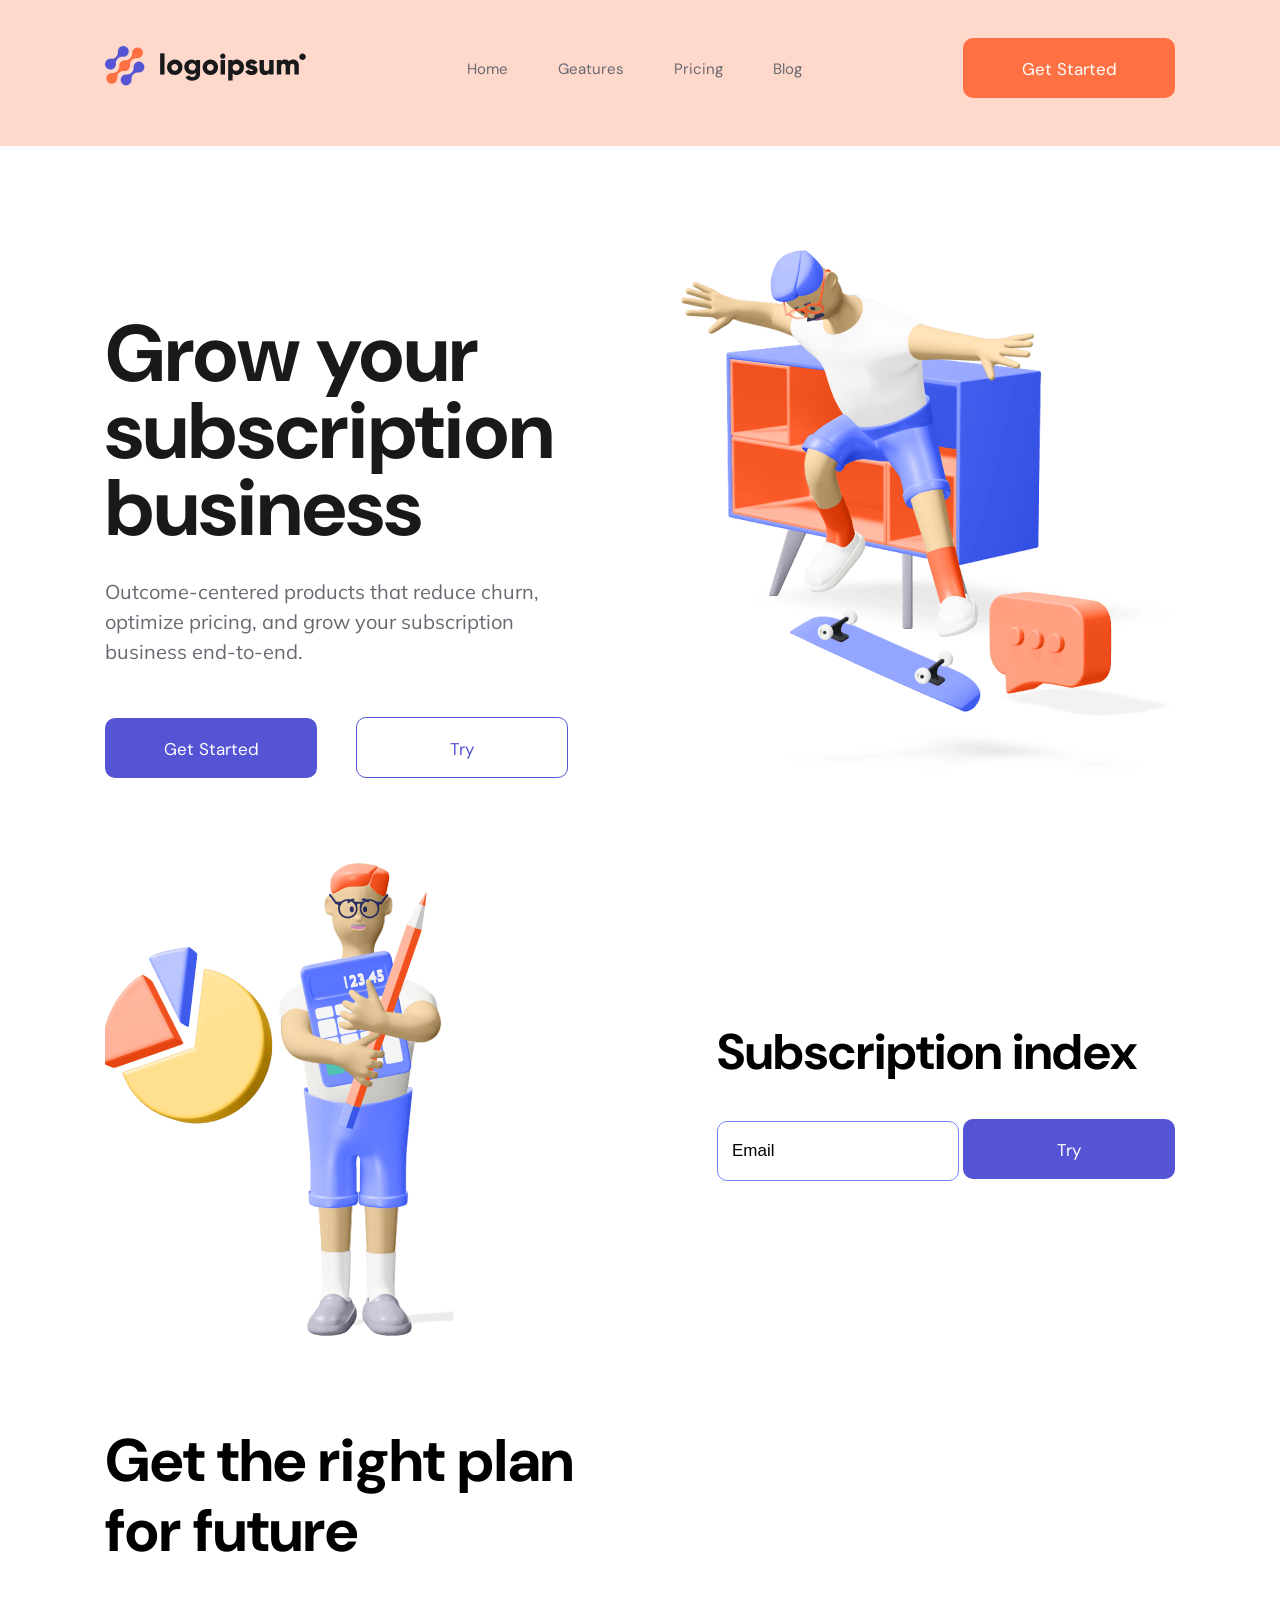
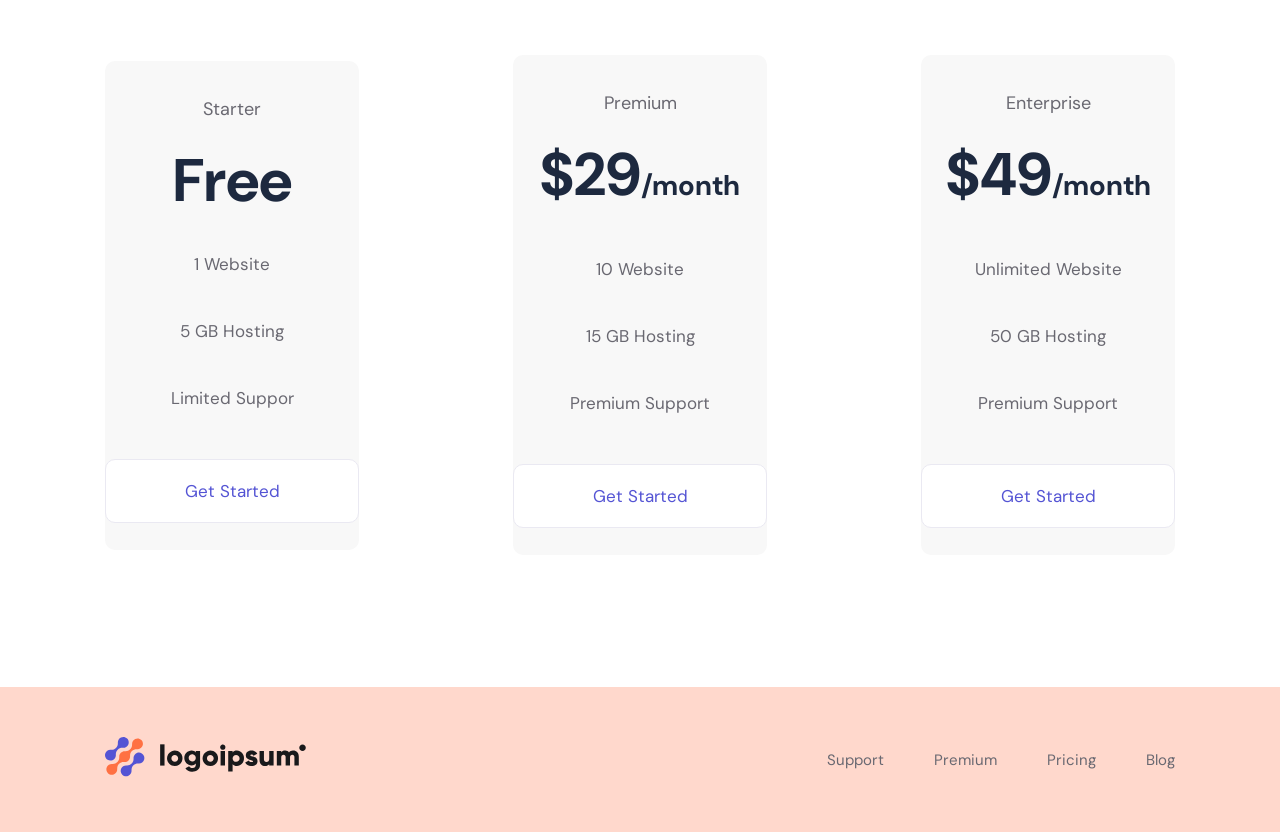
==== index.html @ f66add93 "Add files via upload" ====
<!DOCTYPE html>
<html lang="en">
  <head>
    <meta charset="UTF-8" />
    <meta http-equiv="X-UA-Compatible" content="IE=edge" />
    <meta
      name="viewport"
      content="width=device-width, initial-scale=1.0, maximum-scale=1.0, user-scale=1.0"
    />
    <link rel="preconnect" href="https://fonts.googleapis.com" />
    <link rel="preconnect" href="https://fonts.gstatic.com" crossorigin />
    <link
      href="https://fonts.googleapis.com/css2?family=DM+Sans:wght@700&family=Mulish&display=swap"
      rel="stylesheet"
    />
    <link rel="stylesheet" href="./css/styles.css" />
    <title>Document</title>
  </head>

  <body>
    <div class="body-wrapper">
      <header class="header">
        <div class="wrapper flex-conteiner">
          <a class="logo" href="#"> <img src="./img/Logo.svg" alt="Logo" /> </a>

          <nav>
            <ul>
              <li><a href="#">Home</a></li>
              <li><a href="#">Geatures</a></li>
              <li><a href="#">Pricing</a></li>
              <li><a href="#">Blog</a></li>
            </ul>
          </nav>

          <div class="header-btn">
            <button class="btn btn-orange" type="button">Get Started</button>
          </div>
        </div>
      </header>

      <main class="main">
        <section class="section1 wrapper flex-conteiner">
          <div>
            <h1>Grow your subscription business</h1>
            <p>
              Outcome-centered products that reduce churn, optimize pricing, and
              grow your subscription business end-to-end.
            </p>
            <div class="section1-buttons">
              <button class="btn btn-blue" type="button">Get Started</button>
              <button class="btn btn-white" type="button">Try</button>
            </div>
          </div>

          <div class="section1-img">
            <img src="./img/Hero.png" alt="Hero Image" />
          </div>
        </section>

        <section class="section2 wrapper flex-conteiner">
          <div class="section2-img">
            <img src="./img/Content.png" alt="Subscription image" />
          </div>

          <div>
            <h2>Subscription index</h2>
            <form>
              <input class="section2-input" type="email" placeholder="Email" />
              <button class="btn btn-blue" type="button">Try</button>
            </form>
          </div>
        </section>

        <section class="section3 wrapper">
          <h2>Get the right plan for future</h2>

          <div class="flex-conteiner">
            <a href="#" class="section3-block">
              <h3>Starter</h3>
              <h4>Free</h4>
              <p>1 Website</p>
              <p>5 GB Hosting</p>
              <p>Limited Suppor</p>
              <div class="btn dark-btn" type="button">Get Started</div>
            </a>

            <a href="#" class="section3-block">
              <h3>Premium</h3>
              <h4>$29<span>/month</span></h4>
              <p>10 Website</p>
              <p>15 GB Hosting</p>
              <p>Premium Support</p>
              <div class="btn dark-btn" type="button">Get Started</div>
            </a>

            <a href="#" class="section3-block">
              <h3>Enterprise</h3>
              <h4>$49<span>/month</span></h4>
              <p>Unlimited Website</p>
              <p>50 GB Hosting</p>
              <p>Premium Support</p>
              <div class="btn dark-btn" type="button">Get Started</div>
            </a>
          </div>
        </section>
      </main>

      <footer class="footer">
        <div class="wrapper flex-conteiner">
          <a href="#"> <img src="./img/Logo.svg" alt="Logo" /> </a>
          <nav>
            <ul>
              <li><a href="#">Support</a></li>
              <li><a href="#">Premium</a></li>
              <li><a href="#">Pricing</a></li>
              <li><a href="#">Blog</a></li>
            </ul>
          </nav>
        </div>
      </footer>
    </div>
  </body>
</html>
---- css/styles.css ----
html,
body {
  height: 100%;
}

body {
  font-family: "DM Sans", sans-serif;
  margin: 0;
  padding: 0;
}

.body-wrapper {
  height: 100%;
  display: flex;
  flex-direction: column;
}

/* Global styles */

ul {
  margin: 0;
  padding: 0;
}

li {
  list-style: none;
}

a {
  text-decoration: none;
}

img {
  width: 100%;
  height: 100%;
}

.btn {
  min-width: 212px;
  max-width: 212px;
  max-height: 60px;
  padding: 20px 0;
  border: none;
  border-radius: 10px;

  font-family: "DM Sans";
  font-size: 17px;
  line-height: 22px;
  color: #ffffff;
}

.wrapper {
  max-width: 1070px;
  margin: 0 auto;
  padding: 0 15px;
}

.flex-conteiner {
  display: flex;
  justify-content: space-between;
  align-items: center;
}

/* Header */

.header {
  background: rgba(255, 113, 67, 0.27);
  padding: 38px 0 48px 0;

  flex: 0 0 auto;
}

ul {
  display: flex;
  gap: 50px;
}

a {
  font-size: 15px;
  line-height: 20px;
  color: #696871;
}

a:hover,
a:focus {
  color: #19191b;
  transition: 300ms;
}

.btn-orange {
  background: #ff7143;
}

.btn-orange:hover,
.btn-orange:focus {
  cursor: pointer;
  background: #ff5319;
  transition: 300ms;
}

.main {
  flex: 1 0 auto;
}

/* Section 1 */

.section1 {
  margin-top: 104px;
  margin-bottom: 85px;
}

.section1 h1 {
  font-size: 80px;
  line-height: 77px;
  max-width: 467px;
  margin-bottom: 30px;
  color: #19191b;
}

.section1 p {
  font-family: "Mulish";
  font-style: normal;
  font-weight: 400;
  font-size: 20px;
  line-height: 30px;
  color: #696871;
  max-width: 464px;
  margin-bottom: 50px;
}

.section1-img {
  max-width: 494px;
}

.btn-blue {
  background: #5454d4;
}

.btn-blue:hover,
.btn-blue:focus {
  background: #3737d6;
  transition: 300ms;
  cursor: pointer;
}

.btn-white {
  border: 1px solid #5454d4;
  background: none;
  transition: 300ms;
  color: #5454d4;
  margin-left: 35px;
  max-height: 61px;
}

.btn-white:hover,
.btn-white:focus {
  background: #5454d453;
  transition: 300ms;
  cursor: pointer;
}

/* Section 2 */

.section2 {
  margin-bottom: 85px;
}

.section2 h2 {
  font-size: 50px;
  line-height: 57px;
  margin: 0 0 38px;
}

.section2-img {
  max-width: 349px;
}

.section2-input {
  max-width: 302px;
  height: 60px;
  border: 1px solid #7087ff;
  border-radius: 10px;

  box-sizing: border-box;
  padding: 19px 14px;
  margin-right: 39px;
}

.section2-input::placeholder,
.section2-input {
  font-size: 17px;
  line-height: 22px;
  color: #000000;
}

.section2-input:focus {
  outline: none;
}

/* Section 3 */

.section3 {
  margin-bottom: 132px;
}

.section3 h2 {
  font-size: 60px;
  line-height: 70px;
  max-width: 504px;
  margin-bottom: 89px;
}

.section3-block {
  background: #f8f8f8;
  border-radius: 10px;
  max-width: 330px;
  padding: 34px 0 27px;
  text-align: center;
}

.section3-block:hover,
.section3-block:focus {
  background: #ff7143;
  box-shadow: 0px 32px 34px rgba(255, 112, 59, 0.317827);
  transition: 300ms;
  cursor: pointer;
}

.section3-block:hover h3,
.section3-block:hover h4,
.section3-block:hover p,
.section3-block:hover div,
.section3-block:focus h3,
.section3-block:focus h4,
.section3-block:focus p,
.section3-block:focus div {
  color: #ffffff;
}

.section3-block:hover div,
.section3-block:focus div {
  background: #9f3919;
  border: none;
}

.section3 h3 {
  font-weight: 400;
  font-size: 18px;
  line-height: 28px;
  color: #696871;
  margin: 0;
}

.section3 h4 {
  font-size: 60px;
  line-height: 56px;
  margin: 30px 0;
  color: #1d293f;
}

.section3 p {
  font-weight: 400;
  font-size: 17px;
  line-height: 50px;

  color: #696871;
}
.section3 span {
  font-size: 28px;
}

.dark-btn {
  padding: 20px;
  margin: 0 auto;
  margin-top: 36px;
  height: auto;
  background: #ffffff;
  border: 1px solid #eae9f2;
  border-radius: 10px;
  color: #5454d4;
}

/* Footer */

.footer {
  background: rgba(255, 113, 67, 0.27);
  padding: 50px;

  flex: 0 0 auto;
}

@media (max-width: 1070px) {
  .wrapper {
    max-width: 970px;
  }
}

@media (max-width: 992px) {
  .wrapper {
    max-width: 750px;
  }
}

@media (max-width: 767px) {
  .wrapper {
    max-width: none;
  }
  .flex-conteiner {
    flex-direction: column;
    justify-content: center;
    gap: 20px;
  }
  .section1 {
    margin-top: 0;
  }
  .section3 {
    margin-bottom: 20px;
  }
  .section3 h2 {
    margin-bottom: 20px;
    text-align: center;
  }
  .section3-block {
    width: 100%;
  }
  ul {
    flex-direction: column;
    margin: 20px;
    text-align: center;
  }
  h1,
  h2,
  h3,
  p {
    text-align: center;
  }
  .section1-buttons {
    display: flex;
    flex-direction: column;
    gap: 20px;
  }
  .btn {
    max-width: 100%;
    margin: 0;
  }
}
.section2-input {
  margin: 0;
  max-width: 100%;
}
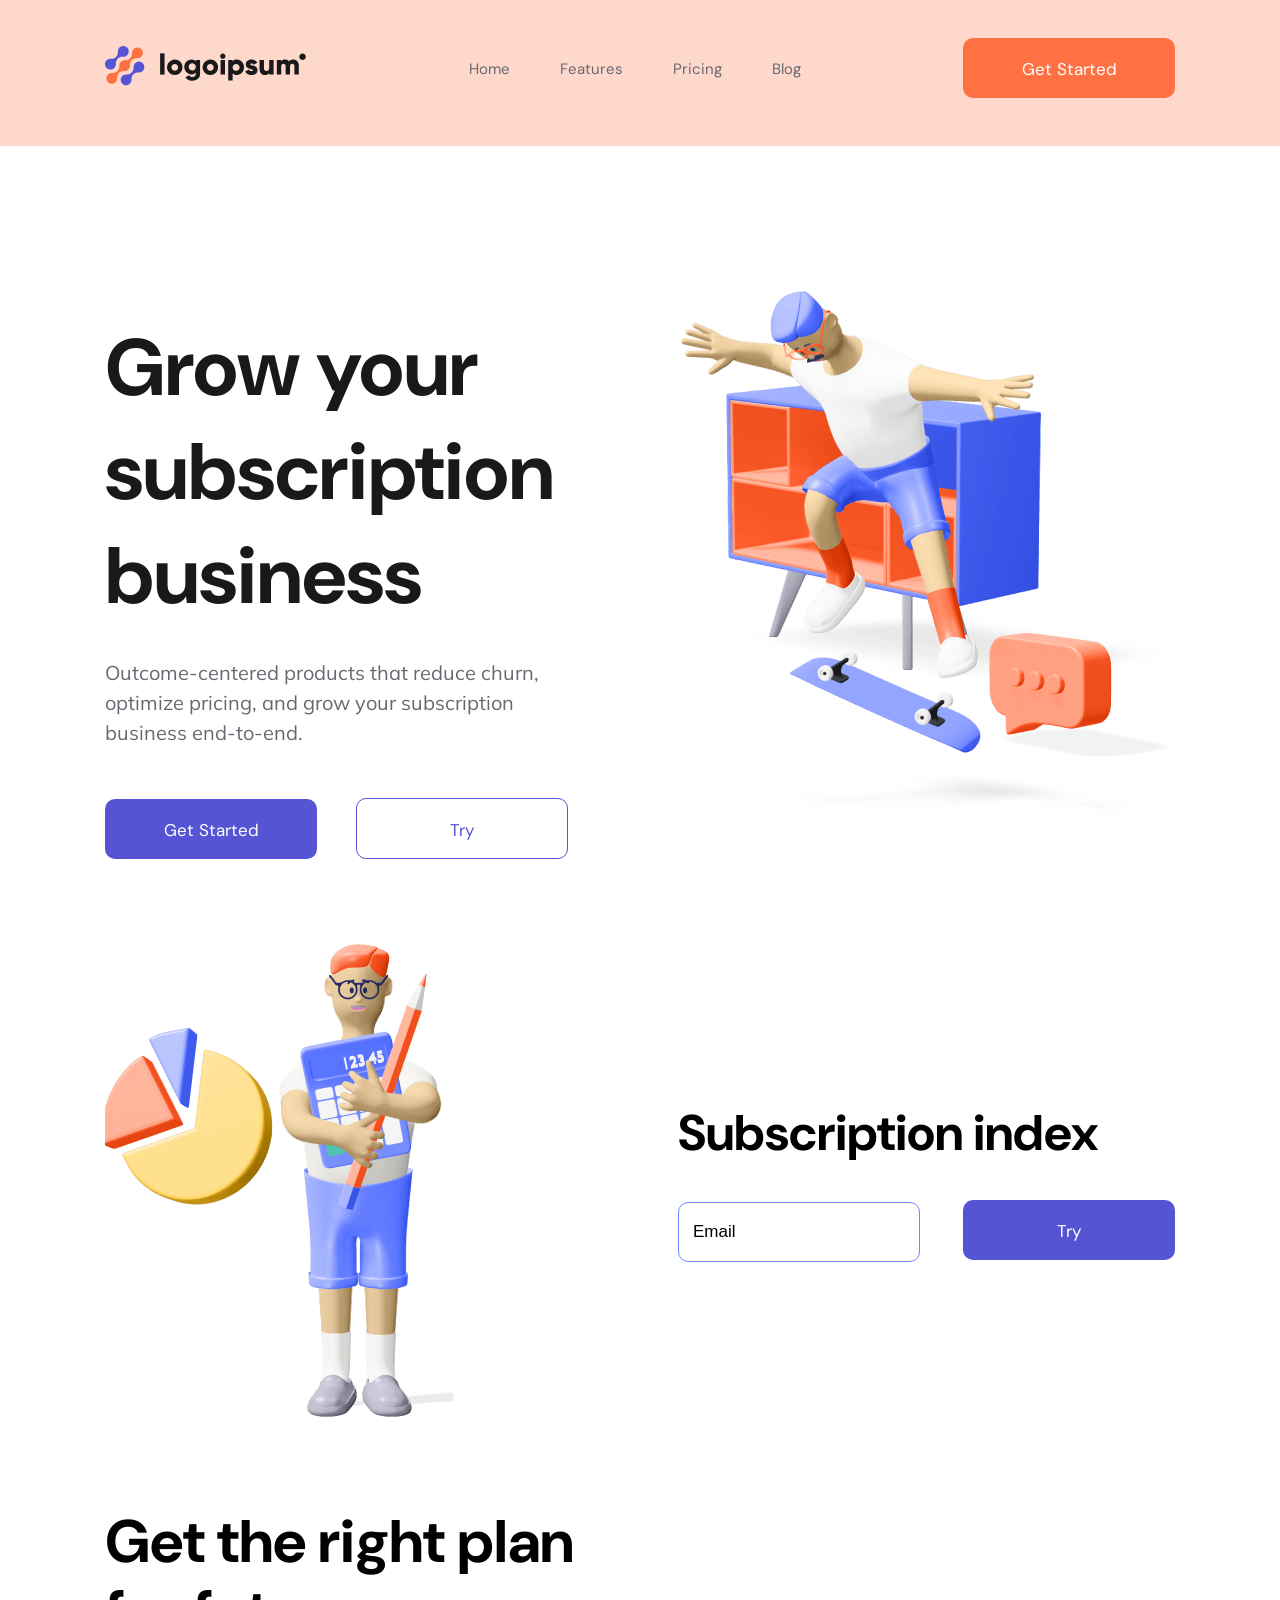
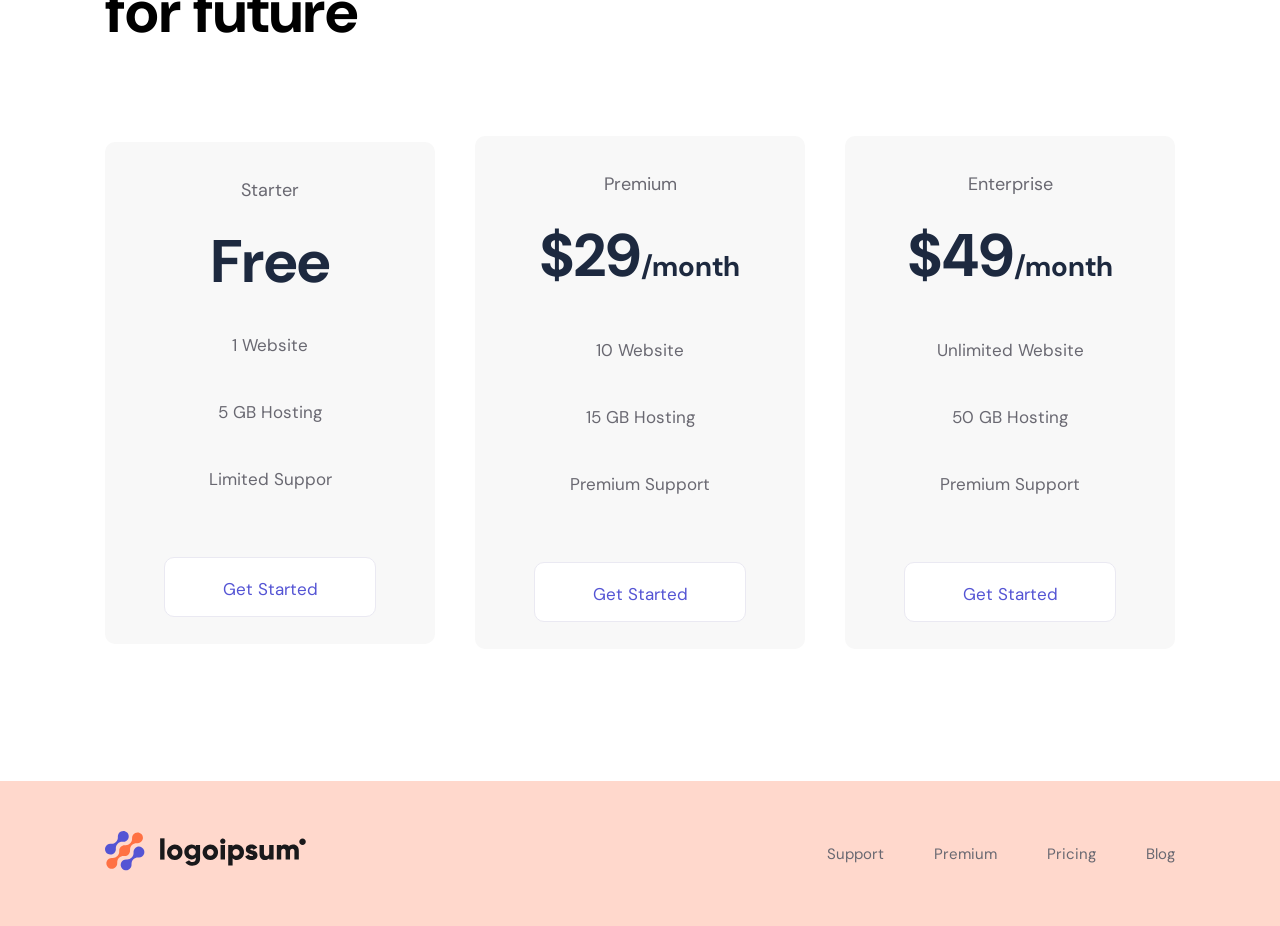
==== commit d53e58ea: "Add files via upload" ====
--- a/index.html
+++ b/index.html
@@ -26,7 +26,7 @@
           <nav>
             <ul>
               <li><a href="#">Home</a></li>
-              <li><a href="#">Geatures</a></li>
+              <li><a href="#">Features</a></li>
               <li><a href="#">Pricing</a></li>
               <li><a href="#">Blog</a></li>
             </ul>
@@ -75,32 +75,32 @@
           <h2>Get the right plan for future</h2>
 
           <div class="flex-conteiner">
-            <a href="#" class="section3-block">
+            <div href="#" class="section3-block">
               <h3>Starter</h3>
               <h4>Free</h4>
               <p>1 Website</p>
               <p>5 GB Hosting</p>
               <p>Limited Suppor</p>
-              <div class="btn dark-btn" type="button">Get Started</div>
-            </a>
+              <button class="btn dark-btn" type="button">Get Started</button>
+            </div>
 
-            <a href="#" class="section3-block">
+            <div href="#" class="section3-block">
               <h3>Premium</h3>
               <h4>$29<span>/month</span></h4>
               <p>10 Website</p>
               <p>15 GB Hosting</p>
               <p>Premium Support</p>
-              <div class="btn dark-btn" type="button">Get Started</div>
-            </a>
+              <button class="btn dark-btn" type="button">Get Started</button>
+            </div>
 
-            <a href="#" class="section3-block">
+            <div href="#" class="section3-block">
               <h3>Enterprise</h3>
               <h4>$49<span>/month</span></h4>
               <p>Unlimited Website</p>
               <p>50 GB Hosting</p>
               <p>Premium Support</p>
-              <div class="btn dark-btn" type="button">Get Started</div>
-            </a>
+              <button class="btn dark-btn" type="button">Get Started</button>
+            </div>
           </div>
         </section>
       </main>
--- a/css/styles.css
+++ b/css/styles.css
@@ -111,7 +111,6 @@
 
 .section1 h1 {
   font-size: 80px;
-  line-height: 77px;
   max-width: 467px;
   margin-bottom: 30px;
   color: #19191b;
@@ -213,7 +212,7 @@
 .section3-block {
   background: #f8f8f8;
   border-radius: 10px;
-  max-width: 330px;
+  min-width: 330px;
   padding: 34px 0 27px;
   text-align: center;
 }
@@ -223,24 +222,27 @@
   background: #ff7143;
   box-shadow: 0px 32px 34px rgba(255, 112, 59, 0.317827);
   transition: 300ms;
-  cursor: pointer;
+  cursor: default;
 }
 
 .section3-block:hover h3,
 .section3-block:hover h4,
 .section3-block:hover p,
-.section3-block:hover div,
+.section3-block:hover button,
 .section3-block:focus h3,
 .section3-block:focus h4,
 .section3-block:focus p,
-.section3-block:focus div {
+.section3-block:focus button,
+.dark-btn:focus {
   color: #ffffff;
 }
 
-.section3-block:hover div,
-.section3-block:focus div {
+.section3-block:hover button,
+.section3-block:focus button,
+.dark-btn:focus {
   background: #9f3919;
   border: none;
+  cursor: pointer;
 }
 
 .section3 h3 {
@@ -293,11 +295,41 @@
   .wrapper {
     max-width: 970px;
   }
+  .section3-block {
+    min-width: 300px;
+    }
 }
 
 @media (max-width: 992px) {
   .wrapper {
     max-width: 750px;
+  }
+  .btn {
+    min-width: 140px;
+    padding: 20px 0;
+  }
+  .section1 {
+    margin-top: 0;
+    gap: 20px;
+  }
+  .section1 h1 {
+    font-size: 60px;
+  }
+  .section2 {
+    gap: 100px;
+  }
+  .section3 {
+    margin-bottom: 40px;
+  }
+  .section3-block {
+      min-width: 240px;
+  }
+  .section2-input {
+    min-width: 100%;
+    margin-bottom: 20px;
+  }
+  .section2 .btn {
+    min-width: 100%;
   }
 }
 
@@ -310,28 +342,28 @@
     justify-content: center;
     gap: 20px;
   }
+  .header ul, .footer ul {
+    padding: 20px 0;
+    gap: 35px;
+  }
+  h3, p {
+    text-align: center;
+  }
+  .btn {
+    min-width: 100%;
+    margin: 0;
+    padding: 20px 50px;
+  }
+  .dark-btn {
+    min-width: 0;
+    margin: 20px auto 0;
+  }
   .section1 {
-    margin-top: 0;
-  }
-  .section3 {
-    margin-bottom: 20px;
-  }
-  .section3 h2 {
-    margin-bottom: 20px;
-    text-align: center;
-  }
-  .section3-block {
-    width: 100%;
-  }
-  ul {
-    flex-direction: column;
-    margin: 20px;
-    text-align: center;
-  }
-  h1,
-  h2,
-  h3,
-  p {
+    flex-direction: column-reverse;
+    margin-top: 50px;
+  }
+  .section1 h1 {
+    font-size: 50px;
     text-align: center;
   }
   .section1-buttons {
@@ -339,12 +371,25 @@
     flex-direction: column;
     gap: 20px;
   }
-  .btn {
-    max-width: 100%;
-    margin: 0;
-  }
-}
-.section2-input {
-  margin: 0;
-  max-width: 100%;
-}
+  .section2 h2, .section3 h2 {
+    font-size: 40px;
+    text-align: center;
+  } 
+  .section3 h4 {
+    font-size: 40px;
+  }
+  .section2-input {
+  min-width: 100%;
+  margin-bottom: 20px;
+  }
+  .section3 {
+  margin-bottom: 20px;
+  }
+  .section3 h2 {
+  margin-bottom: 20px;
+  text-align: center;
+  }
+  .section3-block {
+  width: 100%;
+  }
+}
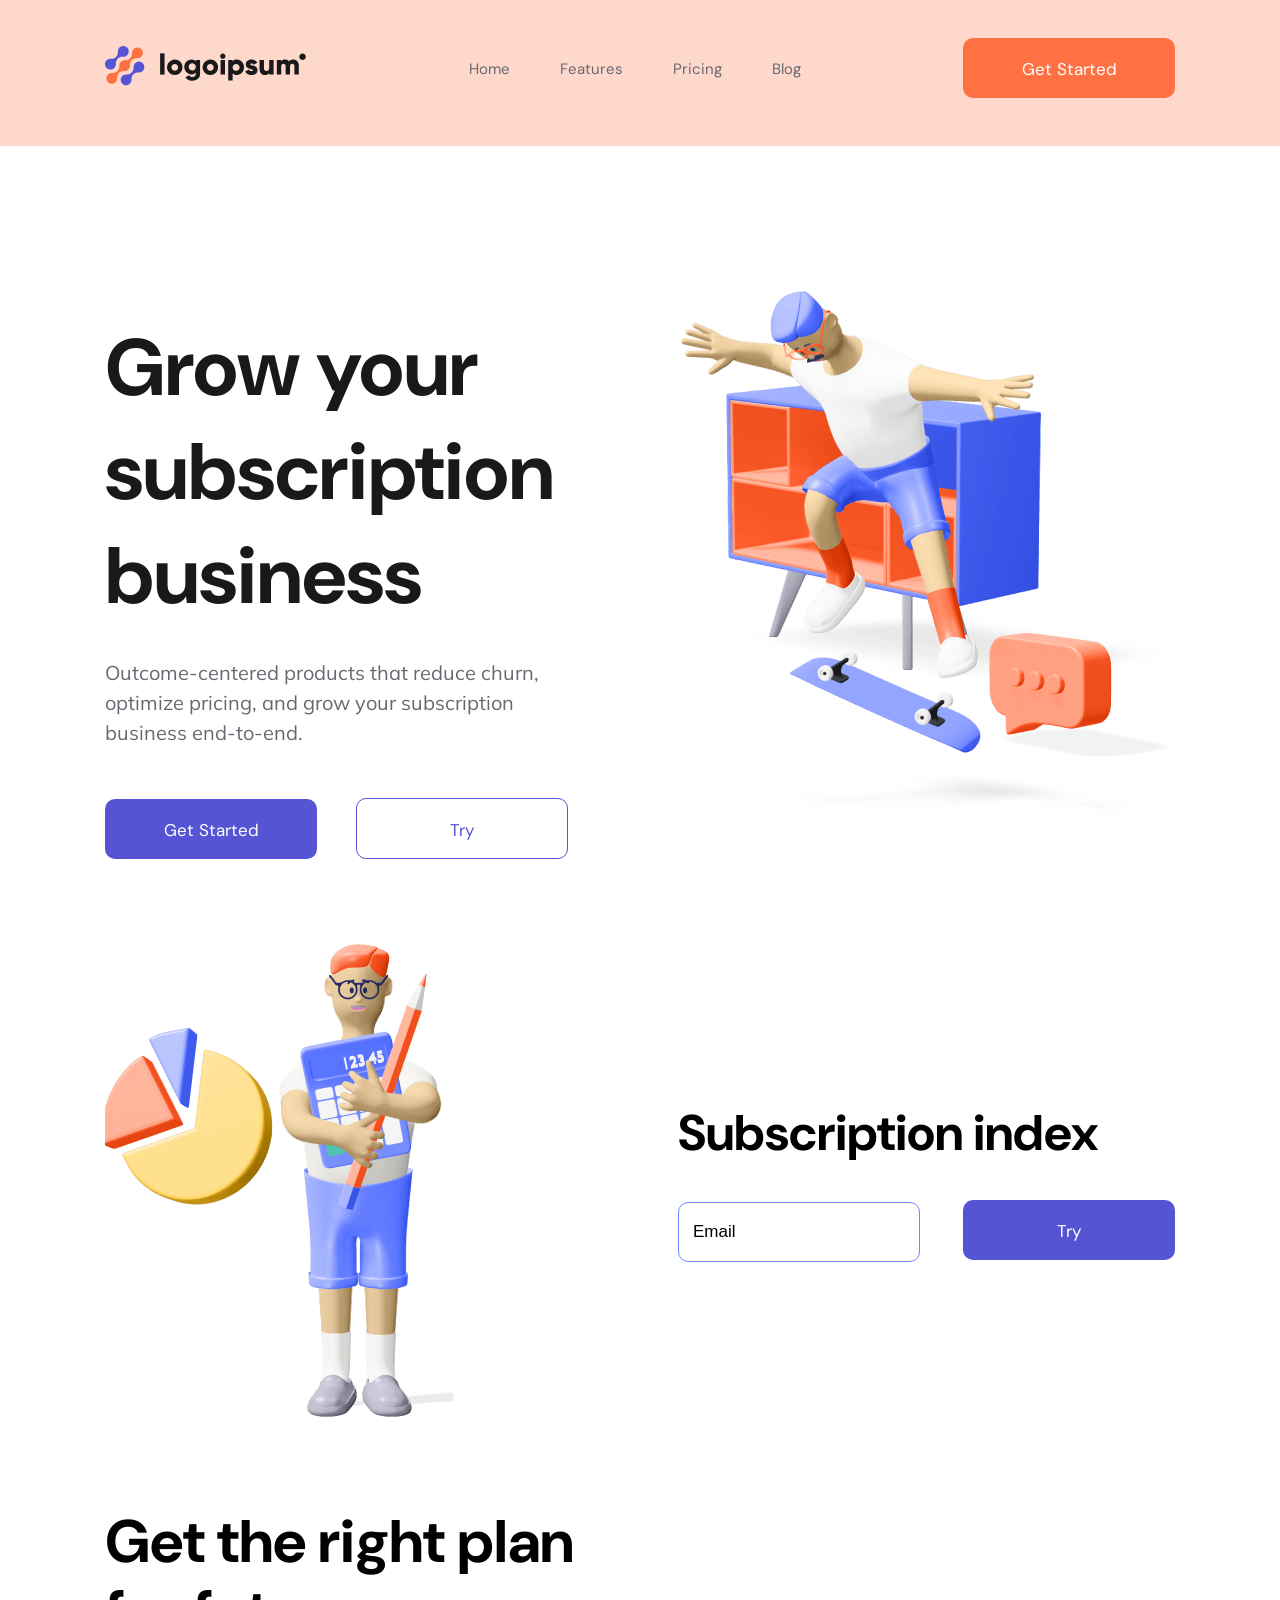
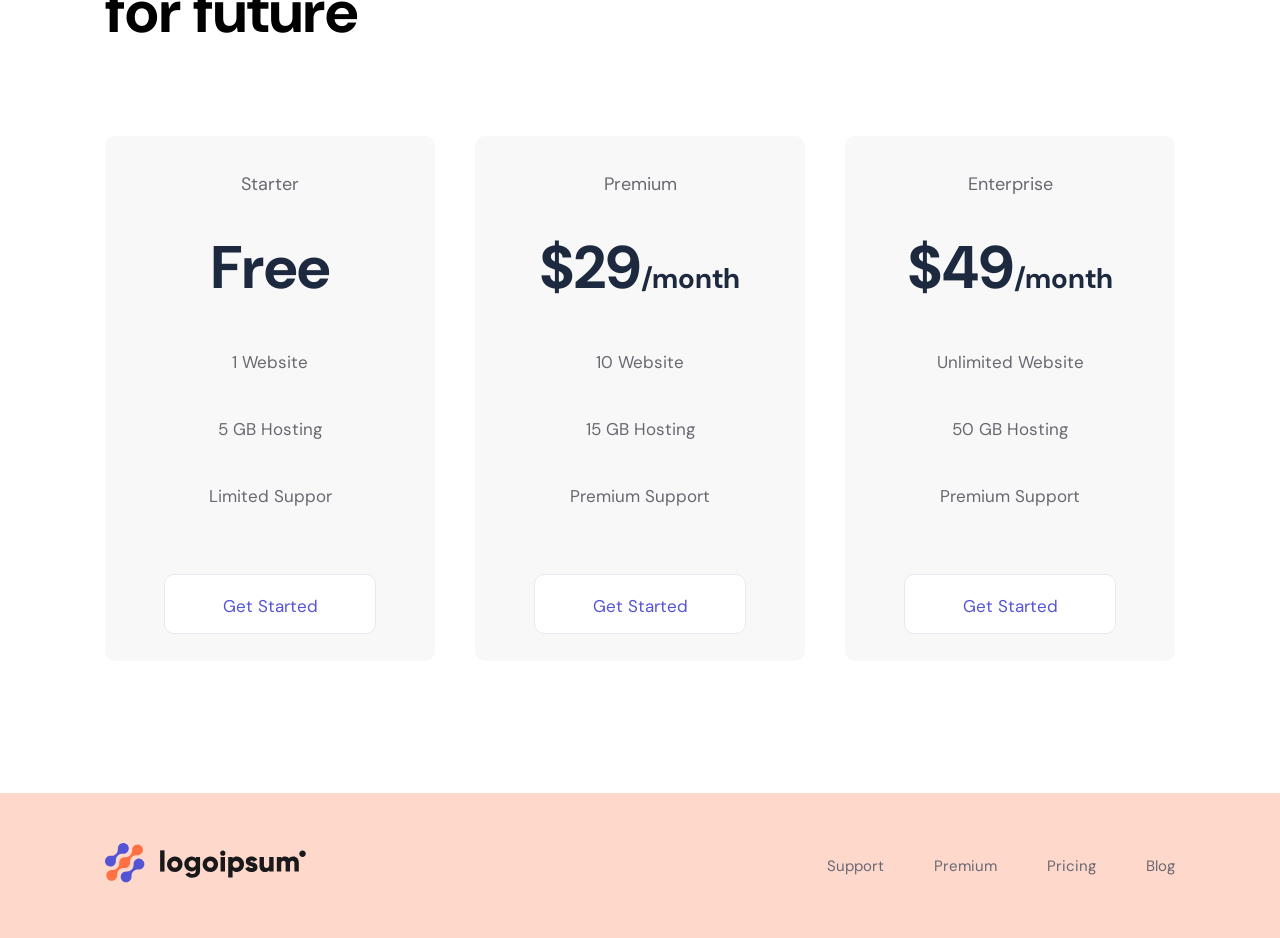
==== commit 6d6b4550: "Add files via upload" ====
--- a/index.html
+++ b/index.html
@@ -3,10 +3,7 @@
   <head>
     <meta charset="UTF-8" />
     <meta http-equiv="X-UA-Compatible" content="IE=edge" />
-    <meta
-      name="viewport"
-      content="width=device-width, initial-scale=1.0, maximum-scale=1.0, user-scale=1.0"
-    />
+    <meta name="viewport" content="width=device-width, initial-scale=1.0" />
     <link rel="preconnect" href="https://fonts.googleapis.com" />
     <link rel="preconnect" href="https://fonts.gstatic.com" crossorigin />
     <link
@@ -14,110 +11,108 @@
       rel="stylesheet"
     />
     <link rel="stylesheet" href="./css/styles.css" />
-    <title>Document</title>
+    <title>Logoipsum</title>
   </head>
 
   <body>
-    <div class="body-wrapper">
-      <header class="header">
-        <div class="wrapper flex-conteiner">
-          <a class="logo" href="#"> <img src="./img/Logo.svg" alt="Logo" /> </a>
+    <header class="header">
+      <div class="wrapper flex-conteiner">
+        <a class="logo" href="#"> <img src="./img/Logo.svg" alt="Logo" /> </a>
 
-          <nav>
-            <ul>
-              <li><a href="#">Home</a></li>
-              <li><a href="#">Features</a></li>
-              <li><a href="#">Pricing</a></li>
-              <li><a href="#">Blog</a></li>
-            </ul>
-          </nav>
+        <nav>
+          <ul>
+            <li><a href="#">Home</a></li>
+            <li><a href="#">Features</a></li>
+            <li><a href="#">Pricing</a></li>
+            <li><a href="#">Blog</a></li>
+          </ul>
+        </nav>
 
-          <div class="header-btn">
-            <button class="btn btn-orange" type="button">Get Started</button>
+        <div class="header-btn">
+          <button class="btn btn-orange" type="button">Get Started</button>
+        </div>
+      </div>
+    </header>
+
+    <main class="main">
+      <section class="section1 wrapper flex-conteiner">
+        <div>
+          <h1>Grow your subscription business</h1>
+          <p>
+            Outcome-centered products that reduce churn, optimize pricing, and
+            grow your subscription business end-to-end.
+          </p>
+          <div class="section1-buttons">
+            <button class="btn btn-blue" type="button">Get Started</button>
+            <button class="btn btn-white" type="button">Try</button>
           </div>
         </div>
-      </header>
 
-      <main class="main">
-        <section class="section1 wrapper flex-conteiner">
-          <div>
-            <h1>Grow your subscription business</h1>
-            <p>
-              Outcome-centered products that reduce churn, optimize pricing, and
-              grow your subscription business end-to-end.
-            </p>
-            <div class="section1-buttons">
-              <button class="btn btn-blue" type="button">Get Started</button>
-              <button class="btn btn-white" type="button">Try</button>
-            </div>
+        <div class="section1-img">
+          <img src="./img/Hero.png" alt="Hero Image" />
+        </div>
+      </section>
+
+      <section class="section2 wrapper flex-conteiner">
+        <div class="section2-img">
+          <img src="./img/Content.png" alt="Subscription image" />
+        </div>
+
+        <div>
+          <h2>Subscription index</h2>
+          <form>
+            <input class="section2-input" type="email" placeholder="Email" />
+            <button class="btn btn-blue" type="button">Try</button>
+          </form>
+        </div>
+      </section>
+
+      <section class="section3 wrapper">
+        <h2>Get the right plan for future</h2>
+
+        <div class="flex-conteiner">
+          <div class="section3-block">
+            <h3>Starter</h3>
+            <h4>Free</h4>
+            <p>1 Website</p>
+            <p>5 GB Hosting</p>
+            <p>Limited Suppor</p>
+            <button class="btn dark-btn" type="button">Get Started</button>
           </div>
 
-          <div class="section1-img">
-            <img src="./img/Hero.png" alt="Hero Image" />
-          </div>
-        </section>
-
-        <section class="section2 wrapper flex-conteiner">
-          <div class="section2-img">
-            <img src="./img/Content.png" alt="Subscription image" />
+          <div class="section3-block">
+            <h3>Premium</h3>
+            <h4>$29<span>/month</span></h4>
+            <p>10 Website</p>
+            <p>15 GB Hosting</p>
+            <p>Premium Support</p>
+            <button class="btn dark-btn" type="button">Get Started</button>
           </div>
 
-          <div>
-            <h2>Subscription index</h2>
-            <form>
-              <input class="section2-input" type="email" placeholder="Email" />
-              <button class="btn btn-blue" type="button">Try</button>
-            </form>
+          <div class="section3-block">
+            <h3>Enterprise</h3>
+            <h4>$49<span>/month</span></h4>
+            <p>Unlimited Website</p>
+            <p>50 GB Hosting</p>
+            <p>Premium Support</p>
+            <button class="btn dark-btn" type="button">Get Started</button>
           </div>
-        </section>
+        </div>
+      </section>
+    </main>
 
-        <section class="section3 wrapper">
-          <h2>Get the right plan for future</h2>
-
-          <div class="flex-conteiner">
-            <div href="#" class="section3-block">
-              <h3>Starter</h3>
-              <h4>Free</h4>
-              <p>1 Website</p>
-              <p>5 GB Hosting</p>
-              <p>Limited Suppor</p>
-              <button class="btn dark-btn" type="button">Get Started</button>
-            </div>
-
-            <div href="#" class="section3-block">
-              <h3>Premium</h3>
-              <h4>$29<span>/month</span></h4>
-              <p>10 Website</p>
-              <p>15 GB Hosting</p>
-              <p>Premium Support</p>
-              <button class="btn dark-btn" type="button">Get Started</button>
-            </div>
-
-            <div href="#" class="section3-block">
-              <h3>Enterprise</h3>
-              <h4>$49<span>/month</span></h4>
-              <p>Unlimited Website</p>
-              <p>50 GB Hosting</p>
-              <p>Premium Support</p>
-              <button class="btn dark-btn" type="button">Get Started</button>
-            </div>
-          </div>
-        </section>
-      </main>
-
-      <footer class="footer">
-        <div class="wrapper flex-conteiner">
-          <a href="#"> <img src="./img/Logo.svg" alt="Logo" /> </a>
-          <nav>
-            <ul>
-              <li><a href="#">Support</a></li>
-              <li><a href="#">Premium</a></li>
-              <li><a href="#">Pricing</a></li>
-              <li><a href="#">Blog</a></li>
-            </ul>
-          </nav>
-        </div>
-      </footer>
-    </div>
+    <footer class="footer">
+      <div class="wrapper flex-conteiner">
+        <a href="#"> <img src="./img/Logo.svg" alt="Logo" /> </a>
+        <nav>
+          <ul>
+            <li><a href="#">Support</a></li>
+            <li><a href="#">Premium</a></li>
+            <li><a href="#">Pricing</a></li>
+            <li><a href="#">Blog</a></li>
+          </ul>
+        </nav>
+      </div>
+    </footer>
   </body>
 </html>
--- a/css/styles.css
+++ b/css/styles.css
@@ -1,18 +1,7 @@
-html,
-body {
-  height: 100%;
-}
-
 body {
   font-family: "DM Sans", sans-serif;
   margin: 0;
   padding: 0;
-}
-
-.body-wrapper {
-  height: 100%;
-  display: flex;
-  flex-direction: column;
 }
 
 /* Global styles */
@@ -66,8 +55,6 @@
 .header {
   background: rgba(255, 113, 67, 0.27);
   padding: 38px 0 48px 0;
-
-  flex: 0 0 auto;
 }
 
 ul {
@@ -96,10 +83,6 @@
   cursor: pointer;
   background: #ff5319;
   transition: 300ms;
-}
-
-.main {
-  flex: 1 0 auto;
 }
 
 /* Section 1 */
@@ -255,7 +238,6 @@
 
 .section3 h4 {
   font-size: 60px;
-  line-height: 56px;
   margin: 30px 0;
   color: #1d293f;
 }
@@ -287,8 +269,6 @@
 .footer {
   background: rgba(255, 113, 67, 0.27);
   padding: 50px;
-
-  flex: 0 0 auto;
 }
 
 @media (max-width: 1070px) {
@@ -297,7 +277,7 @@
   }
   .section3-block {
     min-width: 300px;
-    }
+  }
 }
 
 @media (max-width: 992px) {
@@ -322,7 +302,7 @@
     margin-bottom: 40px;
   }
   .section3-block {
-      min-width: 240px;
+    min-width: 240px;
   }
   .section2-input {
     min-width: 100%;
@@ -334,6 +314,12 @@
 }
 
 @media (max-width: 767px) {
+  html,
+  body {
+    width: 100%;
+    max-width: 100%;
+    overflow-x: hidden;
+  }
   .wrapper {
     max-width: none;
   }
@@ -342,11 +328,21 @@
     justify-content: center;
     gap: 20px;
   }
-  .header ul, .footer ul {
+  .header,
+  .footer {
+    padding: 20px 0 0;
+  }
+  .header ul,
+  .footer ul {
     padding: 20px 0;
     gap: 35px;
   }
-  h3, p {
+  .header .flex-conteiner,
+  .footer .flex-conteiner {
+    gap: 0;
+  }
+  h3,
+  p {
     text-align: center;
   }
   .btn {
@@ -354,6 +350,9 @@
     margin: 0;
     padding: 20px 50px;
   }
+  .btn-orange {
+    display: none;
+  }
   .dark-btn {
     min-width: 0;
     margin: 20px auto 0;
@@ -363,7 +362,7 @@
     margin-top: 50px;
   }
   .section1 h1 {
-    font-size: 50px;
+    font-size: 40px;
     text-align: center;
   }
   .section1-buttons {
@@ -371,25 +370,23 @@
     flex-direction: column;
     gap: 20px;
   }
-  .section2 h2, .section3 h2 {
-    font-size: 40px;
+  .section2 h2,
+  .section3 h2 {
+    font-size: 30px;
     text-align: center;
-  } 
+    margin: 100px auto 20px;
+  }
   .section3 h4 {
-    font-size: 40px;
+    font-size: 30px;
   }
   .section2-input {
-  min-width: 100%;
-  margin-bottom: 20px;
+    min-width: 100%;
+    margin-bottom: 20px;
   }
   .section3 {
-  margin-bottom: 20px;
-  }
-  .section3 h2 {
-  margin-bottom: 20px;
-  text-align: center;
+    margin-bottom: 20px;
   }
   .section3-block {
-  width: 100%;
-  }
-}
+    width: 100%;
+  }
+}
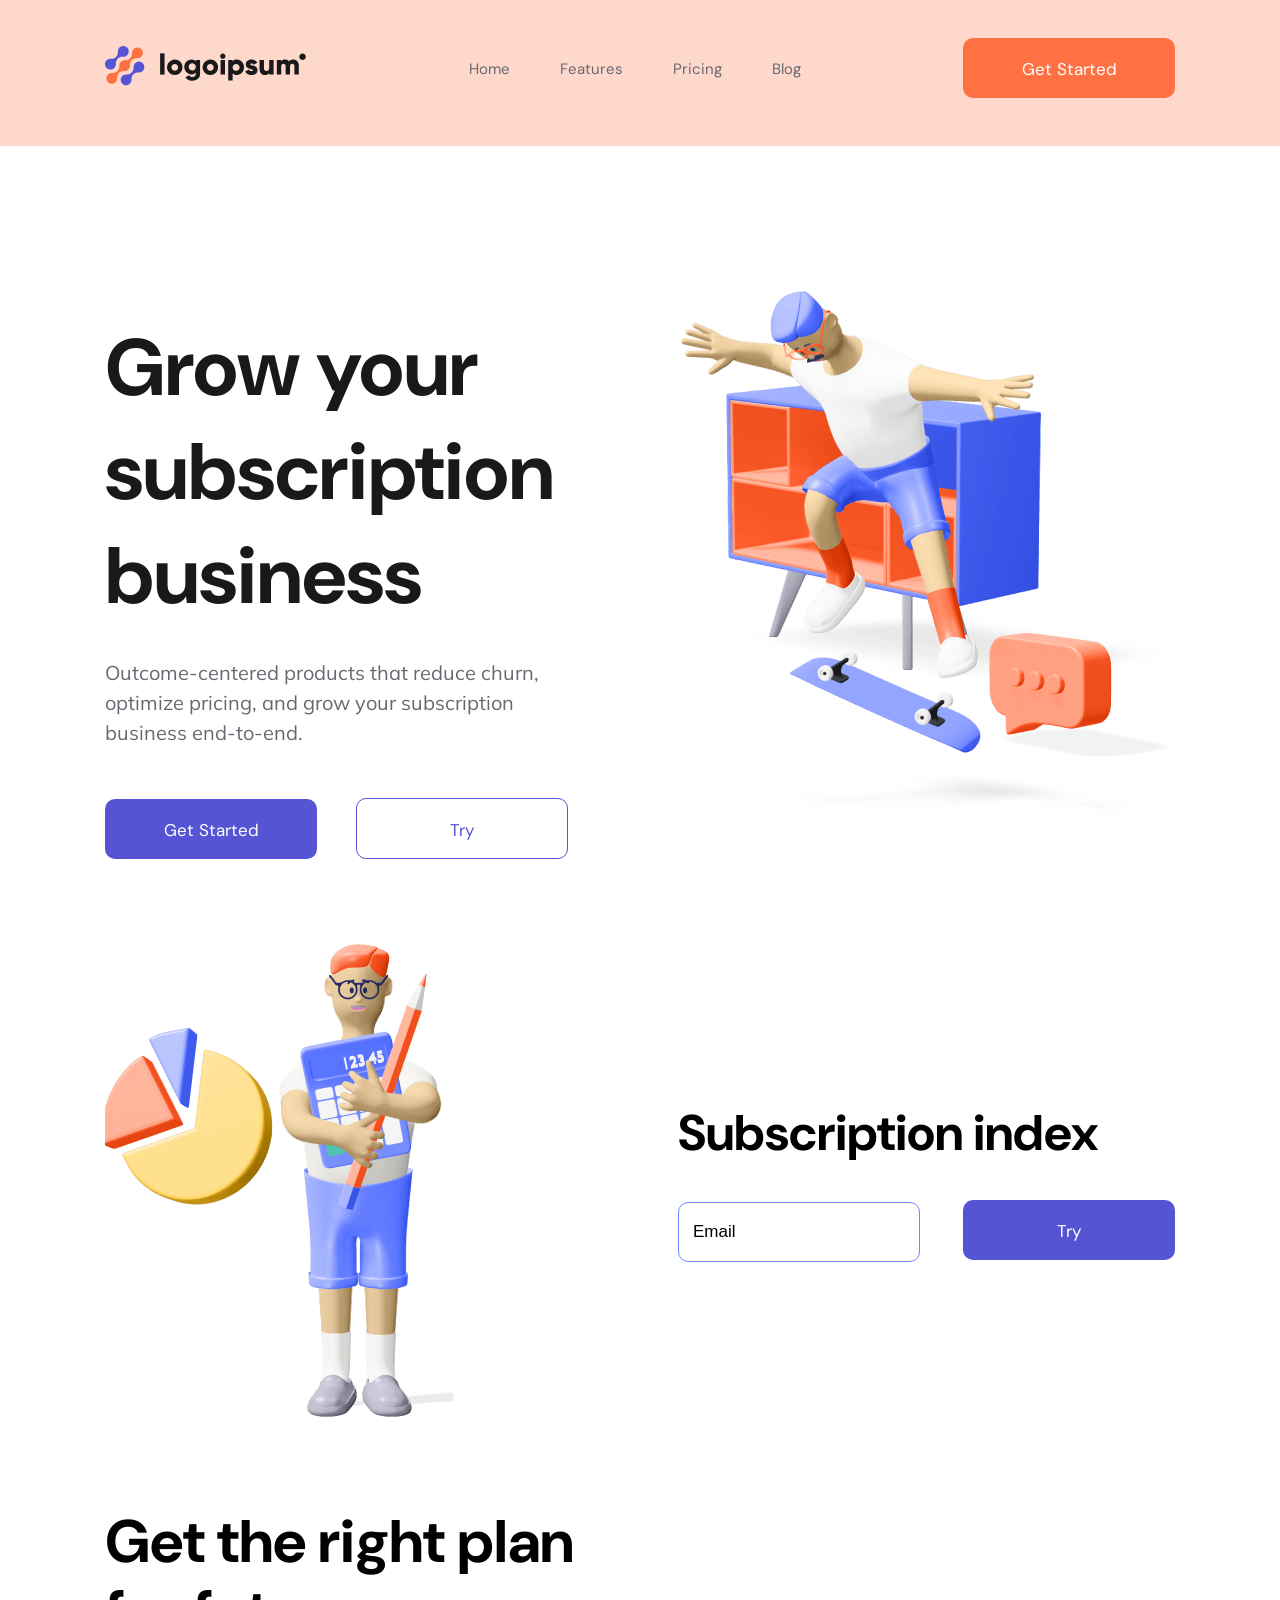
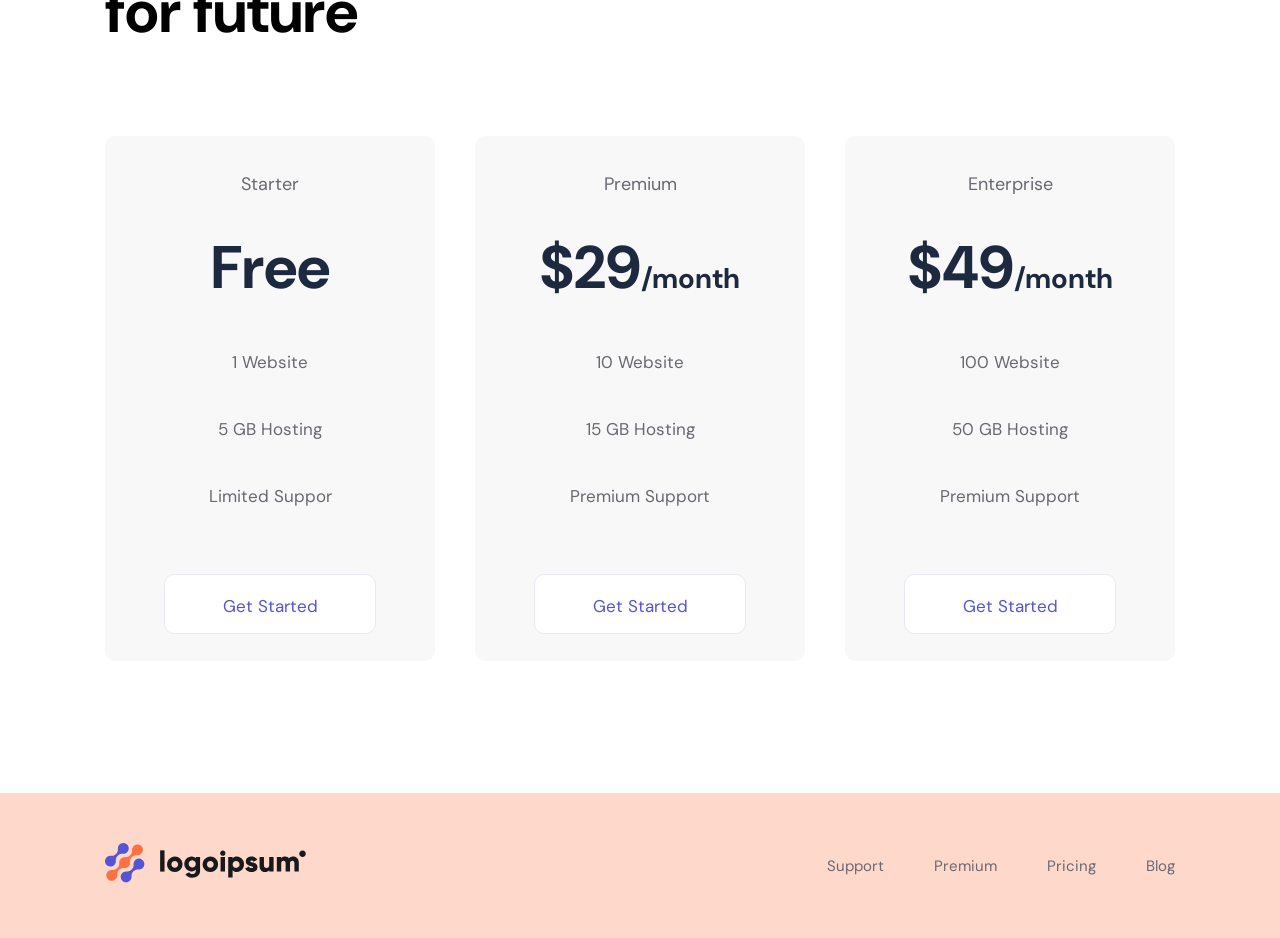
==== commit deed642e: "Add files via upload" ====
--- a/index.html
+++ b/index.html
@@ -92,7 +92,7 @@
           <div class="section3-block">
             <h3>Enterprise</h3>
             <h4>$49<span>/month</span></h4>
-            <p>Unlimited Website</p>
+            <p>100 Website</p>
             <p>50 GB Hosting</p>
             <p>Premium Support</p>
             <button class="btn dark-btn" type="button">Get Started</button>
--- a/css/styles.css
+++ b/css/styles.css
@@ -372,7 +372,7 @@
   }
   .section2 h2,
   .section3 h2 {
-    font-size: 30px;
+    font-size: 40px;
     text-align: center;
     margin: 100px auto 20px;
   }
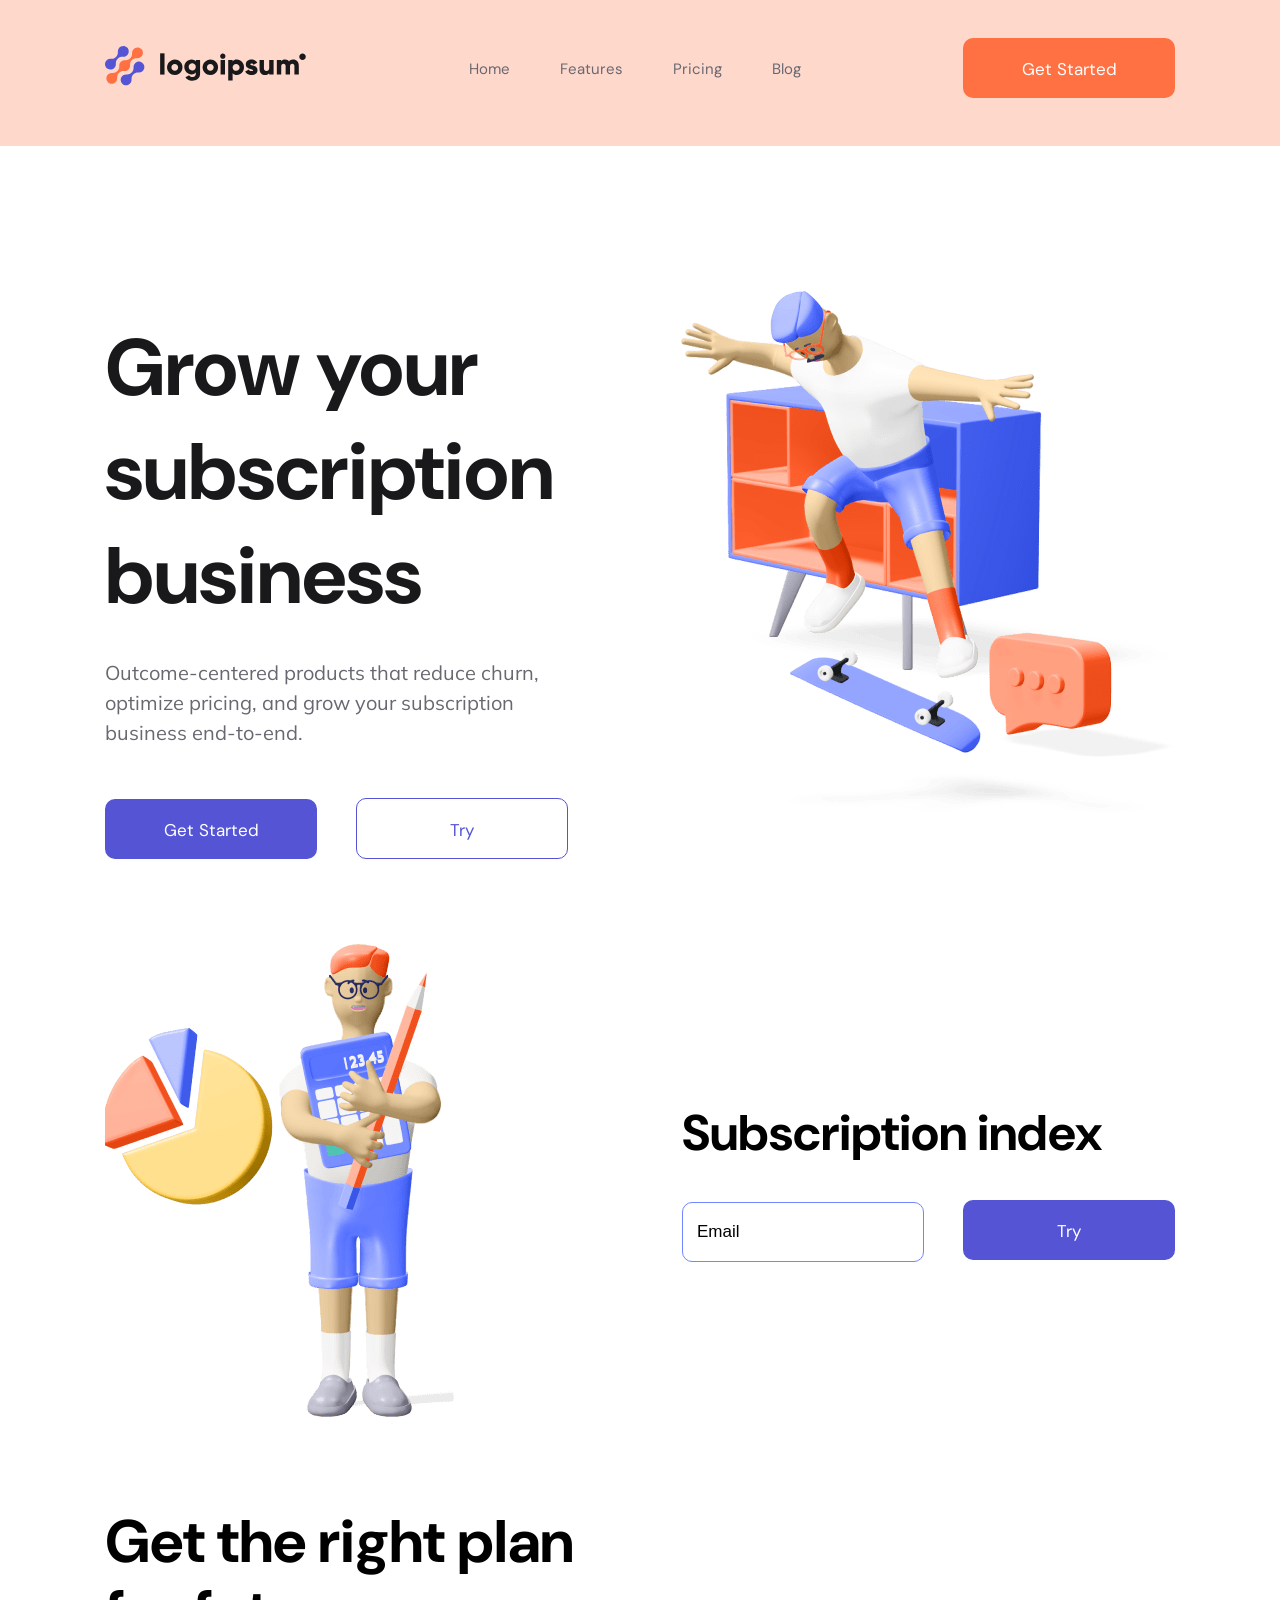
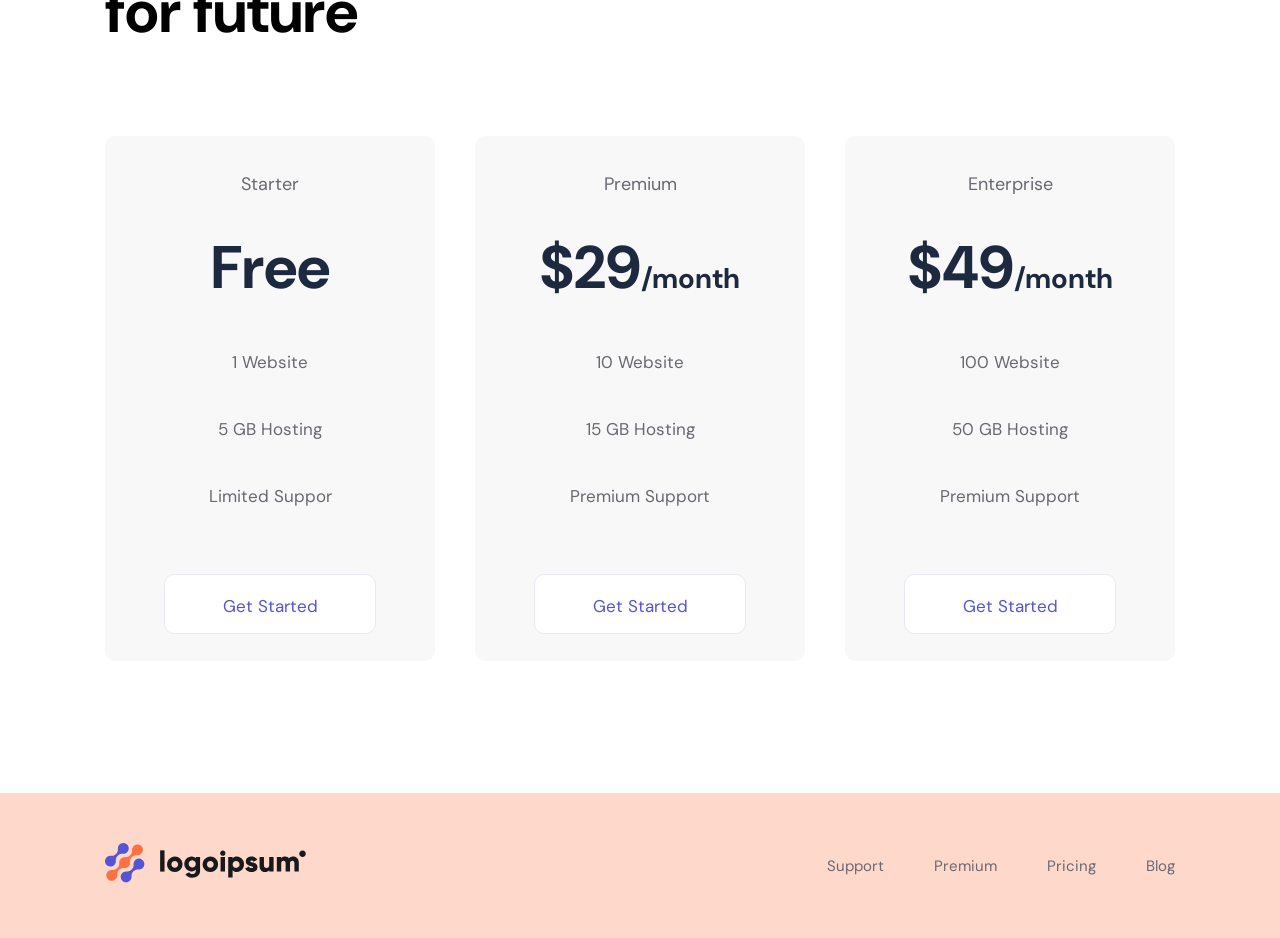
==== commit 2e983102: "Add files via upload" ====
--- a/index.html
+++ b/index.html
@@ -115,4 +115,4 @@
       </div>
     </footer>
   </body>
-</html>
+</html>
--- a/css/styles.css
+++ b/css/styles.css
@@ -41,7 +41,7 @@
 .wrapper {
   max-width: 1070px;
   margin: 0 auto;
-  padding: 0 15px;
+  padding: 0 20px;
 }
 
 .flex-conteiner {
@@ -165,7 +165,6 @@
 
   box-sizing: border-box;
   padding: 19px 14px;
-  margin-right: 39px;
 }
 
 .section2-input::placeholder,
@@ -177,6 +176,10 @@
 
 .section2-input:focus {
   outline: none;
+}
+
+.section2 .btn {
+  margin-left: 35px;
 }
 
 /* Section 3 */
@@ -310,16 +313,15 @@
   }
   .section2 .btn {
     min-width: 100%;
+    margin-left: 0;
+  }
+  .section3 p {
+    line-height: 40px;
   }
 }
 
 @media (max-width: 767px) {
-  html,
-  body {
-    width: 100%;
-    max-width: 100%;
-    overflow-x: hidden;
-  }
+ 
   .wrapper {
     max-width: none;
   }
@@ -383,10 +385,10 @@
     min-width: 100%;
     margin-bottom: 20px;
   }
-  .section3 {
-    margin-bottom: 20px;
-  }
   .section3-block {
     width: 100%;
   }
-}
+  .section3 p {
+    line-height: 40px;
+  }
+}
